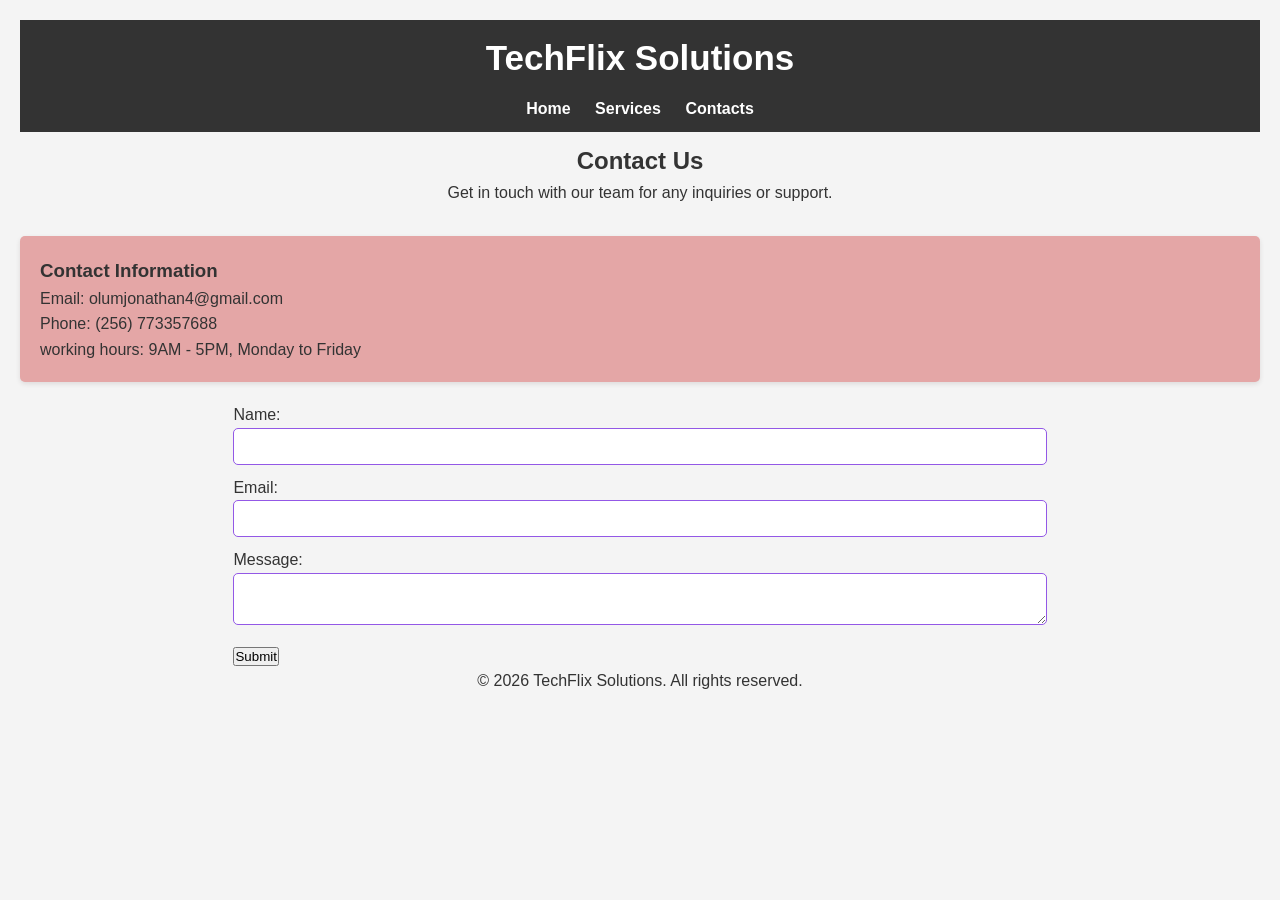
==== contacts.html @ ff1a14d9 "Add files via upload" ====
<!DOCTYPE html>
<html lang="en">
<head>
    <meta charset="UTF-8">
    <meta name="viewport" content="width=device-width, initial-scale=1.0">
    <title>TechFlix Solutions</title>
    <link rel="stylesheet" href="style.css">
</head>
<body>
    <header>
        <h1>TechFlix Solutions</h1>
        <nav>
            <a href="index.html">Home</a>
            <a href="services.html">Services</a>
            <a href="contacts.html">Contacts</a>
        </nav>
    </header>
    <section class="page-title">
        <h2>Contact Us</h2>
        <p>Get in touch with our team for any inquiries or support.</p>
    </section>
    <section class="contact-info">
        <h3>Contact Information</h3>
        <p>Email: olumjonathan4@gmail.com</p>
        <p>Phone: (256) 773357688</p>
        <p>working hours: 9AM - 5PM, Monday to Friday</p>
    </section>
    <div class="contact-form">
        <form action="submit_form.php" method="post">
            <label for="name">Name:</label>
            <input type="text" id="name" name="name" required>
            
            <label for="email">Email:</label>
            <input type="email" id="email" name="email" required>
            
            <label for="message">Message:</label>
            <textarea id="message" name="message" required></textarea>
            
            <button type="submit">Submit</button>
        </form>
    <footer>
        <p>&copy; 2026 TechFlix Solutions. All rights reserved.</p>
    </footer>
</body>
</html>
---- style.css ----
* {
    margin: 0;
    padding: 0;
    box-sizing: border-box;
}
body {
    font-family: Arial, sans-serif;
    line-height: 1.6;
    background-color: #f4f4f4;
    color: #333;
    padding: 20px;
}
header {
    background-color: #333;
    color: #fff;
    padding: 10px 0;
    text-align: center;
}
header h1 {
    margin: 0;
    font-size: 35px;
    margin-bottom: 10px;
}
header p {
    color: blue;
    font-size: 18px;
}
nav {
    margin-top: 10px;
}
nav a {
    color: #fff;
    text-decoration: none;
    margin: 0 10px;
    font-weight: bold;
}
nav a:hover {
    text-decoration: underline;
        color:aquamarine
    }
    .director-container {
        margin-top: 20px;
        display: flex;
        justify-content: center;
        flex-wrap: wrap;
    }
    .page-title {
        text-align: center;
        margin-bottom: 20px;
        padding: 10px;
    }
    .services {
        margin-top: 20px;
    }
    .service-card {
        background-color: #fff;
        padding: 20px;
        margin-bottom: 20px;
        border-radius: 5px;
        transition: transform 0.3s ease;
    }
    .service-card :hover {
        transform: translateY(-8px);
    }
    .service-card h3 {
        margin-top: 0;
        color: #bfbdbd;
    }
    .contact-container {
        margin-top: 20px;
        text-align: center;
        background-color: #926666;
    }
    .contact-info, .contact-form {
        margin-bottom: 20px;
    }
    .contact-info {
        background-color: #e4a6a6;
        padding: 20px;
        border-radius: 5px;
        box-shadow: 0 2px 5px rgba(40, 4, 4, 0.1);
    }
    .contact-form {
        display: flex;
        flex-direction: column;
        align-items: center;
    }
    form input, form textarea {
        width: 100%;
        padding: 10px;
        margin-bottom: 10px;
        border: 1px solid #9358e6;
        border-radius: 5px;
    }
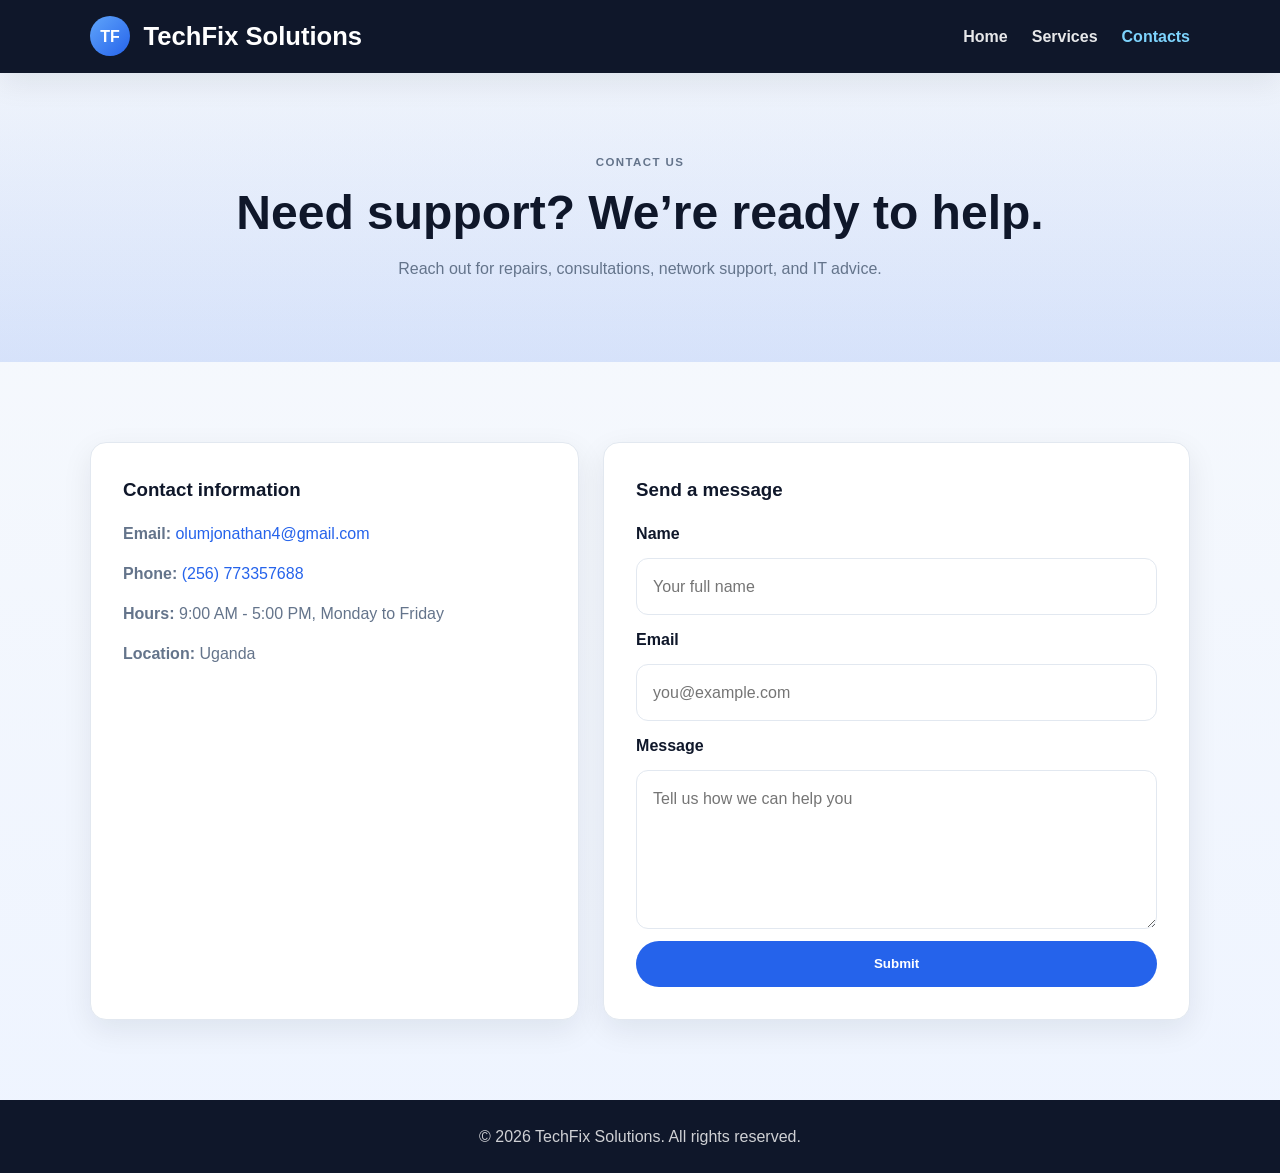
==== commit e9bd752c: "Enhance website structure and styling for improved user experience and responsiveness" ====
--- a/contacts.html
+++ b/contacts.html
@@ -3,43 +3,69 @@
 <head>
     <meta charset="UTF-8">
     <meta name="viewport" content="width=device-width, initial-scale=1.0">
-    <title>TechFlix Solutions</title>
+    <meta name="description" content="Contact TechFix Solutions for IT support, repairs, network setup, and consultations.">
+    <title>TechFix Solutions | Contact</title>
     <link rel="stylesheet" href="style.css">
 </head>
 <body>
-    <header>
-        <h1>TechFlix Solutions</h1>
-        <nav>
-            <a href="index.html">Home</a>
-            <a href="services.html">Services</a>
-            <a href="contacts.html">Contacts</a>
-        </nav>
+    <header class="site-header">
+        <div class="container nav-wrap">
+            <div class="brand" aria-label="TechFix Solutions brand">
+                <span class="brand-mark">TF</span>
+                <h1>TechFix Solutions</h1>
+            </div>
+            <nav class="main-nav" aria-label="Main navigation">
+                <a href="index.html">Home</a>
+                <a href="services.html">Services</a>
+                <a href="contacts.html" class="active">Contacts</a>
+            </nav>
+        </div>
     </header>
-    <section class="page-title">
-        <h2>Contact Us</h2>
-        <p>Get in touch with our team for any inquiries or support.</p>
-    </section>
-    <section class="contact-info">
-        <h3>Contact Information</h3>
-        <p>Email: olumjonathan4@gmail.com</p>
-        <p>Phone: (256) 773357688</p>
-        <p>working hours: 9AM - 5PM, Monday to Friday</p>
-    </section>
-    <div class="contact-form">
-        <form action="submit_form.php" method="post">
-            <label for="name">Name:</label>
-            <input type="text" id="name" name="name" required>
-            
-            <label for="email">Email:</label>
-            <input type="email" id="email" name="email" required>
-            
-            <label for="message">Message:</label>
-            <textarea id="message" name="message" required></textarea>
-            
-            <button type="submit">Submit</button>
-        </form>
-    <footer>
-        <p>&copy; 2026 TechFlix Solutions. All rights reserved.</p>
+
+    <main>
+        <section class="page-banner section-spacing">
+            <div class="container text-center">
+                <p class="section-tag">Contact us</p>
+                <h2>Need support? We’re ready to help.</h2>
+                <p>Reach out for repairs, consultations, network support, and IT advice.</p>
+            </div>
+        </section>
+
+        <section class="contact-layout section-spacing">
+            <div class="container contact-grid">
+                <div class="contact-info card-panel">
+                    <h3>Contact information</h3>
+                    <ul class="contact-list">
+                        <li><strong>Email:</strong> <a href="mailto:olumjonathan4@gmail.com">olumjonathan4@gmail.com</a></li>
+                        <li><strong>Phone:</strong> <a href="tel:+256773357688">(256) 773357688</a></li>
+                        <li><strong>Hours:</strong> 9:00 AM - 5:00 PM, Monday to Friday</li>
+                        <li><strong>Location:</strong> Uganda</li>
+                    </ul>
+                </div>
+
+                <div class="contact-form-wrapper card-panel">
+                    <h3>Send a message</h3>
+                    <form class="contact-form" action="#" method="post">
+                        <label for="name">Name</label>
+                        <input type="text" id="name" name="name" placeholder="Your full name" required>
+
+                        <label for="email">Email</label>
+                        <input type="email" id="email" name="email" placeholder="you@example.com" required>
+
+                        <label for="message">Message</label>
+                        <textarea id="message" name="message" rows="5" placeholder="Tell us how we can help you" required></textarea>
+
+                        <button type="submit" class="button primary">Submit</button>
+                    </form>
+                </div>
+            </div>
+        </section>
+    </main>
+
+    <footer class="site-footer">
+        <div class="container footer-wrap">
+            <p>&copy; 2026 TechFix Solutions. All rights reserved.</p>
+        </div>
     </footer>
 </body>
-</html>+</html>
--- a/style.css
+++ b/style.css
@@ -1,94 +1,411 @@
+:root {
+    --primary: #0f172a;
+    --primary-soft: #1e293b;
+    --accent: #2563eb;
+    --accent-soft: #dbeafe;
+    --surface: #ffffff;
+    --surface-alt: #f8fafc;
+    --text: #1f2937;
+    --muted: #64748b;
+    --border: #e2e8f0;
+    --shadow: 0 10px 30px rgba(15, 23, 42, 0.08);
+}
+
 * {
     margin: 0;
     padding: 0;
     box-sizing: border-box;
 }
+
+html {
+    scroll-behavior: smooth;
+}
+
 body {
     font-family: Arial, sans-serif;
     line-height: 1.6;
-    background-color: #f4f4f4;
-    color: #333;
-    padding: 20px;
-}
-header {
-    background-color: #333;
+    background: linear-gradient(180deg, #f8fafc 0%, #eef4ff 100%);
+    color: var(--text);
+}
+
+img {
+    max-width: 100%;
+    display: block;
+}
+
+a {
+    color: inherit;
+}
+
+.container {
+    width: min(1100px, calc(100% - 2rem));
+    margin: 0 auto;
+}
+
+.section-spacing {
+    padding: 5rem 0;
+}
+
+.text-center {
+    text-align: center;
+}
+
+.site-header {
+    background: var(--primary);
     color: #fff;
-    padding: 10px 0;
-    text-align: center;
-}
-header h1 {
-    margin: 0;
-    font-size: 35px;
-    margin-bottom: 10px;
-}
-header p {
-    color: blue;
-    font-size: 18px;
-}
-nav {
-    margin-top: 10px;
-}
-nav a {
+    box-shadow: var(--shadow);
+}
+
+.nav-wrap {
+    display: flex;
+    align-items: center;
+    justify-content: space-between;
+    gap: 1rem;
+    padding: 1rem 0;
+}
+
+.brand {
+    display: flex;
+    align-items: center;
+    gap: 0.85rem;
+}
+
+.brand-mark {
+    display: inline-flex;
+    align-items: center;
+    justify-content: center;
+    width: 2.5rem;
+    height: 2.5rem;
+    border-radius: 50%;
+    background: linear-gradient(135deg, #60a5fa, #2563eb);
     color: #fff;
+    font-weight: 700;
+}
+
+.brand h1 {
+    font-size: clamp(1.3rem, 2vw, 2rem);
+    font-weight: 700;
+}
+
+.main-nav {
+    display: flex;
+    align-items: center;
+    gap: 1.5rem;
+}
+
+.main-nav a {
+    color: rgba(255, 255, 255, 0.9);
     text-decoration: none;
-    margin: 0 10px;
-    font-weight: bold;
-}
-nav a:hover {
-    text-decoration: underline;
-        color:aquamarine
+    font-weight: 600;
+    transition: color 0.2s ease;
+}
+
+.main-nav a:hover,
+.main-nav a.active {
+    color: #7dd3fc;
+}
+
+.hero {
+    background: linear-gradient(135deg, rgba(37, 99, 235, 0.12), rgba(14, 165, 233, 0.06));
+    padding: 4rem 0 3rem;
+}
+
+.hero-content {
+    display: grid;
+    grid-template-columns: 1.5fr 1fr;
+    gap: 2rem;
+    align-items: center;
+}
+
+.eyebrow,
+.section-tag {
+    text-transform: uppercase;
+    letter-spacing: 0.12em;
+    font-size: 0.72rem;
+    font-weight: 700;
+    color: var(--accent);
+    margin-bottom: 1rem;
+}
+
+.hero-text h2,
+.page-banner h2,
+.mission h2,
+.section-heading h2 {
+    font-size: clamp(2rem, 4vw, 3rem);
+    line-height: 1.1;
+    margin-bottom: 1rem;
+    color: var(--primary);
+}
+
+.hero-text p,
+.page-banner p,
+.mission p,
+.service-card p,
+.team-member p,
+.contact-info li {
+    color: var(--muted);
+}
+
+.cta-row {
+    display: flex;
+    flex-wrap: wrap;
+    gap: 1rem;
+    margin-top: 2rem;
+}
+
+.button {
+    display: inline-flex;
+    align-items: center;
+    justify-content: center;
+    border-radius: 999px;
+    padding: 0.9rem 1.5rem;
+    text-decoration: none;
+    font-weight: 700;
+    border: 1px solid transparent;
+    transition: transform 0.2s ease, box-shadow 0.2s ease;
+}
+
+.button:hover {
+    transform: translateY(-1px);
+    box-shadow: var(--shadow);
+}
+
+.button.primary {
+    background: var(--accent);
+    color: #fff;
+}
+
+.button.secondary {
+    background: transparent;
+    border-color: var(--accent);
+    color: var(--accent);
+}
+
+.hero-panel,
+.card-panel,
+.service-card,
+.team-member {
+    background: var(--surface);
+    border: 1px solid var(--border);
+    border-radius: 1rem;
+    box-shadow: var(--shadow);
+}
+
+.hero-panel {
+    padding: 2rem;
+}
+
+.hero-panel h3,
+.section-heading h2,
+.contact-info h3,
+.contact-form-wrapper h3 {
+    margin-bottom: 1rem;
+    color: var(--primary);
+}
+
+.hero-panel ul {
+    list-style: none;
+    display: grid;
+    gap: 0.75rem;
+}
+
+.hero-panel li {
+    display: flex;
+    align-items: center;
+    gap: 0.75rem;
+    color: var(--text);
+}
+
+.hero-panel li::before {
+    content: "✓";
+    display: inline-flex;
+    align-items: center;
+    justify-content: center;
+    width: 1.5rem;
+    height: 1.5rem;
+    border-radius: 50%;
+    background: var(--accent-soft);
+    color: var(--accent);
+    font-weight: 700;
+}
+
+.mission {
+    background: #fff;
+}
+
+.section-heading {
+    margin-bottom: 2rem;
+}
+
+.team-grid,
+.services-grid,
+.contact-grid {
+    display: grid;
+    gap: 1.5rem;
+}
+
+.team-grid {
+    grid-template-columns: repeat(3, minmax(0, 1fr));
+}
+
+.team-member {
+    display: flex;
+    flex-direction: column;
+    padding: 1.5rem;
+    background: linear-gradient(180deg, #ffffff 0%, #f8fbff 100%);
+    border: 1px solid #dfe8f7;
+}
+
+.director-photo {
+    width: 100%;
+    max-width: 220px;
+    height: 220px;
+    object-fit: cover;
+    object-position: center top;
+    border-radius: 18px;
+    margin: 0 auto 1.25rem;
+    border: 4px solid #dbeafe;
+    background: #eef6ff;
+    box-shadow: inset 0 0 0 1px rgba(37, 99, 235, 0.08);
+}
+
+.team-member h3 {
+    font-size: 1.3rem;
+    color: var(--primary);
+    margin-bottom: 0.25rem;
+}
+
+.role {
+    color: var(--accent);
+    font-weight: 700;
+    margin-bottom: 0.75rem;
+}
+
+.services-grid {
+    grid-template-columns: repeat(3, minmax(0, 1fr));
+}
+
+.service-card {
+    padding: 1.5rem;
+    transition: transform 0.2s ease, box-shadow 0.2s ease;
+}
+
+.service-card:hover {
+    transform: translateY(-4px);
+    box-shadow: 0 18px 34px rgba(15, 23, 42, 0.12);
+}
+
+.service-card h3 {
+    margin-bottom: 0.85rem;
+    color: var(--primary);
+}
+
+.cta-strip {
+    background: var(--primary-soft);
+    color: #fff;
+}
+
+.cta-strip-inner {
+    display: flex;
+    align-items: center;
+    justify-content: space-between;
+    gap: 1rem;
+}
+
+.cta-strip .section-tag,
+.cta-strip h3 {
+    color: #fff;
+}
+
+.page-banner {
+    background: linear-gradient(180deg, rgba(37, 99, 235, 0.04), rgba(37, 99, 235, 0.15));
+}
+
+.contact-grid {
+    grid-template-columns: 1fr 1.2fr;
+}
+
+.contact-info,
+.contact-form-wrapper {
+    padding: 2rem;
+}
+
+.contact-list {
+    list-style: none;
+    display: grid;
+    gap: 0.9rem;
+}
+
+.contact-list a {
+    color: var(--accent);
+    text-decoration: none;
+}
+
+.contact-form {
+    display: flex;
+    flex-direction: column;
+    gap: 0.75rem;
+}
+
+.contact-form label {
+    font-weight: 700;
+    color: var(--primary);
+}
+
+.contact-form input,
+.contact-form textarea {
+    width: 100%;
+    padding: 0.9rem 1rem;
+    border: 1px solid var(--border);
+    border-radius: 0.75rem;
+    font: inherit;
+    background: #fff;
+}
+
+.contact-form input:focus,
+.contact-form textarea:focus {
+    outline: 2px solid rgba(37, 99, 235, 0.18);
+    border-color: var(--accent);
+}
+
+.site-footer {
+    background: var(--primary);
+    color: rgba(255, 255, 255, 0.8);
+    padding: 1.5rem 0;
+}
+
+.footer-wrap {
+    display: flex;
+    justify-content: center;
+    align-items: center;
+}
+
+@media (max-width: 768px) {
+    .nav-wrap,
+    .cta-strip-inner,
+    .hero-content,
+    .contact-grid,
+    .team-grid,
+    .services-grid {
+        grid-template-columns: 1fr;
+        display: grid;
     }
-    .director-container {
-        margin-top: 20px;
-        display: flex;
+
+    .nav-wrap {
+        justify-items: center;
+        text-align: center;
+    }
+
+    .main-nav {
+        flex-wrap: wrap;
         justify-content: center;
-        flex-wrap: wrap;
     }
-    .page-title {
-        text-align: center;
-        margin-bottom: 20px;
-        padding: 10px;
+
+    .cta-strip-inner {
+        align-items: flex-start;
     }
-    .services {
-        margin-top: 20px;
+
+    .section-spacing {
+        padding: 4rem 0;
     }
-    .service-card {
-        background-color: #fff;
-        padding: 20px;
-        margin-bottom: 20px;
-        border-radius: 5px;
-        transition: transform 0.3s ease;
-    }
-    .service-card :hover {
-        transform: translateY(-8px);
-    }
-    .service-card h3 {
-        margin-top: 0;
-        color: #bfbdbd;
-    }
-    .contact-container {
-        margin-top: 20px;
-        text-align: center;
-        background-color: #926666;
-    }
-    .contact-info, .contact-form {
-        margin-bottom: 20px;
-    }
-    .contact-info {
-        background-color: #e4a6a6;
-        padding: 20px;
-        border-radius: 5px;
-        box-shadow: 0 2px 5px rgba(40, 4, 4, 0.1);
-    }
-    .contact-form {
-        display: flex;
-        flex-direction: column;
-        align-items: center;
-    }
-    form input, form textarea {
-        width: 100%;
-        padding: 10px;
-        margin-bottom: 10px;
-        border: 1px solid #9358e6;
-        border-radius: 5px;
-    }+}
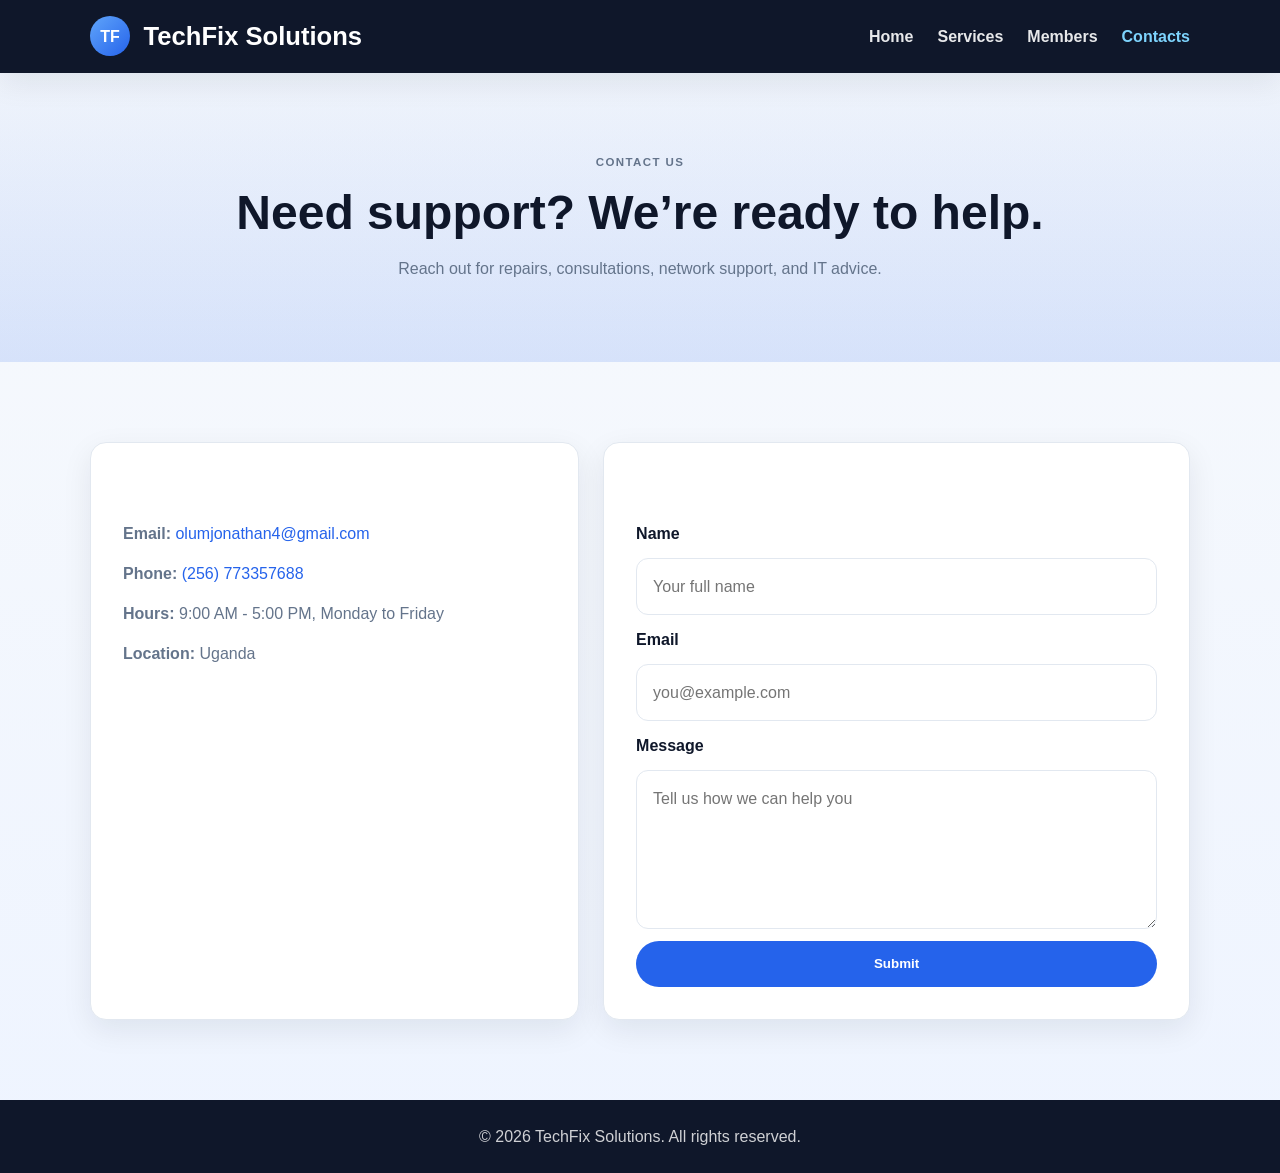
==== commit c4daeccd: "update website files" ====
--- a/contacts.html
+++ b/contacts.html
@@ -17,6 +17,7 @@
             <nav class="main-nav" aria-label="Main navigation">
                 <a href="index.html">Home</a>
                 <a href="services.html">Services</a>
+                <a href="members.html">Members</a>
                 <a href="contacts.html" class="active">Contacts</a>
             </nav>
         </div>
--- a/style.css
+++ b/style.css
@@ -1,3 +1,6 @@
+meta {
+    display: contents;
+}
 :root {
     --primary: #0f172a;
     --primary-soft: #1e293b;
@@ -17,6 +20,10 @@
     box-sizing: border-box;
 }
 
+meta {
+    display: inline-block;
+}
+
 html {
     scroll-behavior: smooth;
 }
@@ -200,7 +207,7 @@
 .contact-info h3,
 .contact-form-wrapper h3 {
     margin-bottom: 1rem;
-    color: var(--primary);
+    color: white;
 }
 
 .hero-panel ul {
@@ -271,7 +278,7 @@
 
 .team-member h3 {
     font-size: 1.3rem;
-    color: var(--primary);
+    color: white;
     margin-bottom: 0.25rem;
 }
 
@@ -298,6 +305,11 @@
 .service-card h3 {
     margin-bottom: 0.85rem;
     color: var(--primary);
+}
+.service-row p {
+    justify-content: center;
+    color: lightgreen;
+    text-align: center;
 }
 
 .cta-strip {
